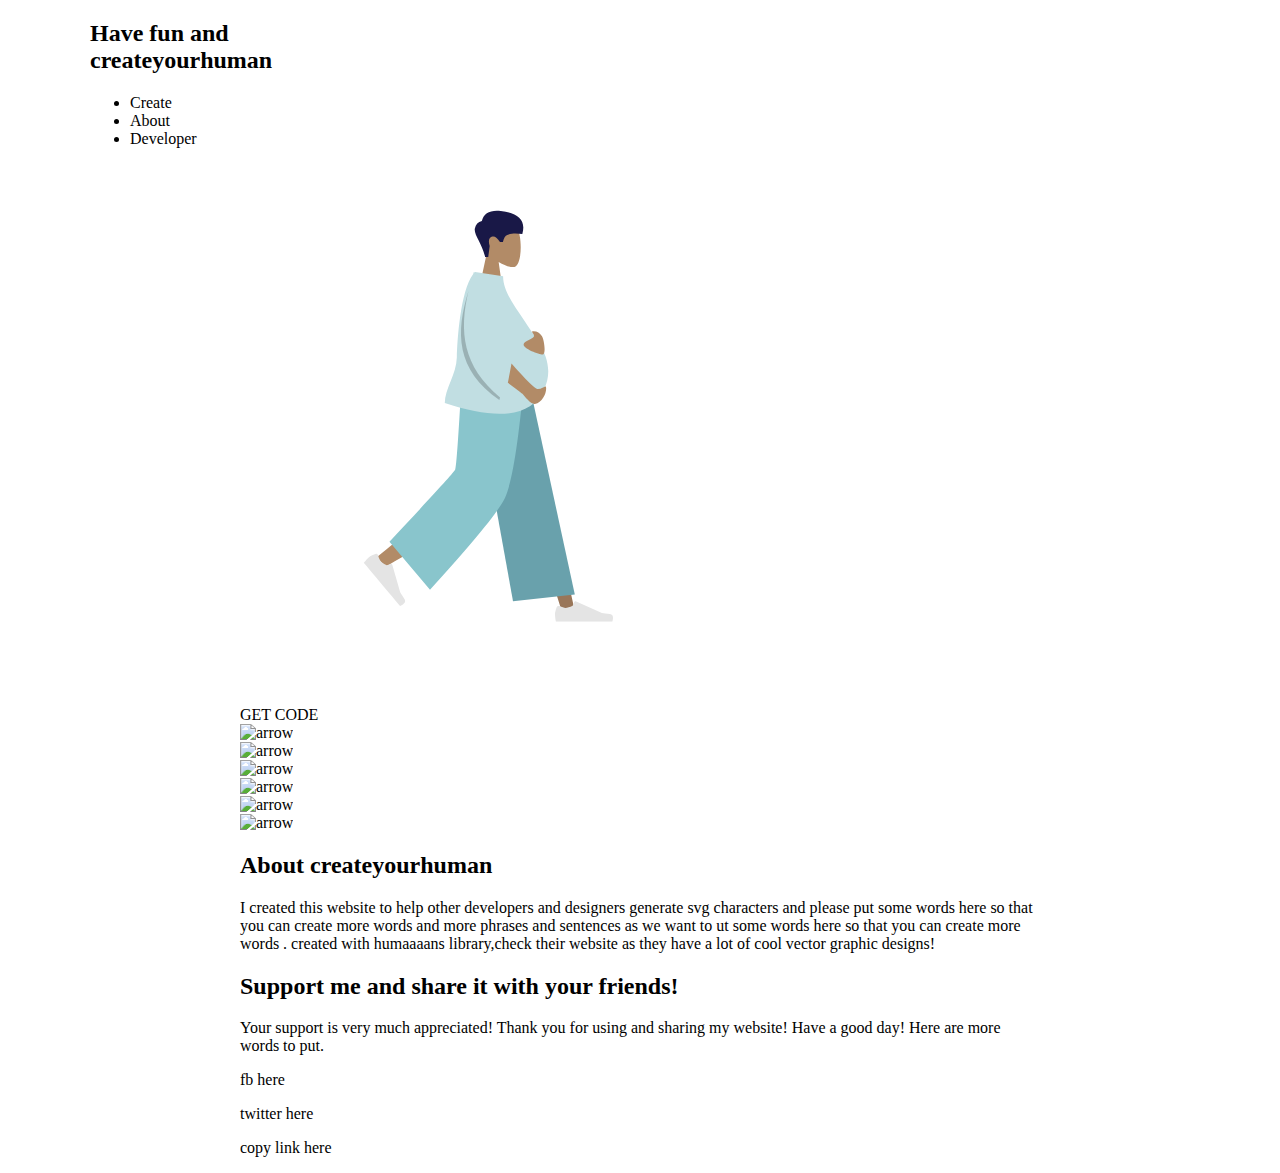
==== Compiled-HTML/index.html @ f560d84a "initial push)" ====
<!DOCTYPE html><html lang="en"><head><meta charset="UTF-8"/><meta name="viewport" content="width=device-width, initial-scale=1.0"/><title>Document</title><link rel="stylesheet" href="styling/style.css"/></head><body><div class="createyourhuman"><div class="createyourhuman__header"><h2 class="createyourhuman__logo">Have fun and<br/><span>createyourhuman</span></h2><ul class="createyourhuman__header-list"><li class="createyourhuman__header-item">Create</li><li class="createyourhuman__header-item">About</li><li class="createyourhuman__header-item">Developer</li></ul></div><div class="createyourhuman__content"><div class="createyourhuman__left"><div class="output"><g class="person" style="max-width: 500px;display: flex;flex-direction: column;align-items: center;"><g class="person__head" style="transform: translate(2%, 21%);z-index: -1;"></g><g class="person__body"></g><g class="person__bottom" style="transform: translate(2%, -33%);z-index: -1;"></g></g></div><div class="createyourhuman__btn">GET CODE</div></div><div class="createyourhuman__settings"><div class="createyourhuman__settings-container"><img class="createyourhuman__left-arrow" src="" alt="arrow"/><div class="createyourhuman__settings-list head-list"></div><img class="createyourhuman__right-arrow" src="" alt="arrow"/></div><div class="createyourhuman__settings-container createyourhuman__settings-container--body"><img class="createyourhuman__left-arrow" src="" alt="arrow"/><div class="createyourhuman__settings-list body-list"></div><img class="createyourhuman__right-arrow" src="" alt="arrow"/></div><div class="createyourhuman__settings-container createyourhuman__settings-container--bottom"><img class="createyourhuman__left-arrow" src="" alt="arrow"/><div class="createyourhuman__settings-list bottom-list"></div><img class="createyourhuman__right-arrow" src="" alt="arrow"/></div></div></div><div class="createyourhuman__about"><h2>About <span>createyourhuman</span></h2><p>	I created this website to help other developers and designers generate svg characters and please put some words here so that you can create more words and more phrases and sentences as
we want to ut some words here so that you can create more words . created with <span>humaaaans library</span>,check their website as they have a lot of cool vector graphic designs!</p><h2>Support me and <span>share it with your friends!</span></h2><p>	Your support is very much appreciated! Thank you for using and sharing my website! Have a good day! Here are more words to put.</p><div class="createyourhuman__btn-list btn"><p>fb here</p><p>twitter here</p><p>copy link here</p></div></div></div><script src="js/data.js"></script><script src="js/index.js"></script></body></html>
---- Compiled-HTML/styling/style.css ----
.createyourhuman {
  width: 94%;
  max-width: 1100px;
  margin: 0 auto;
}

.createyourhuman__content {
  width: 100%;
  max-width: 800px;
  margin: 0 auto;
}

.createyourhuman__about {
  width: 100%;
  max-width: 800px;
  margin: 0 auto;
}
/*# sourceMappingURL=style.css.map */
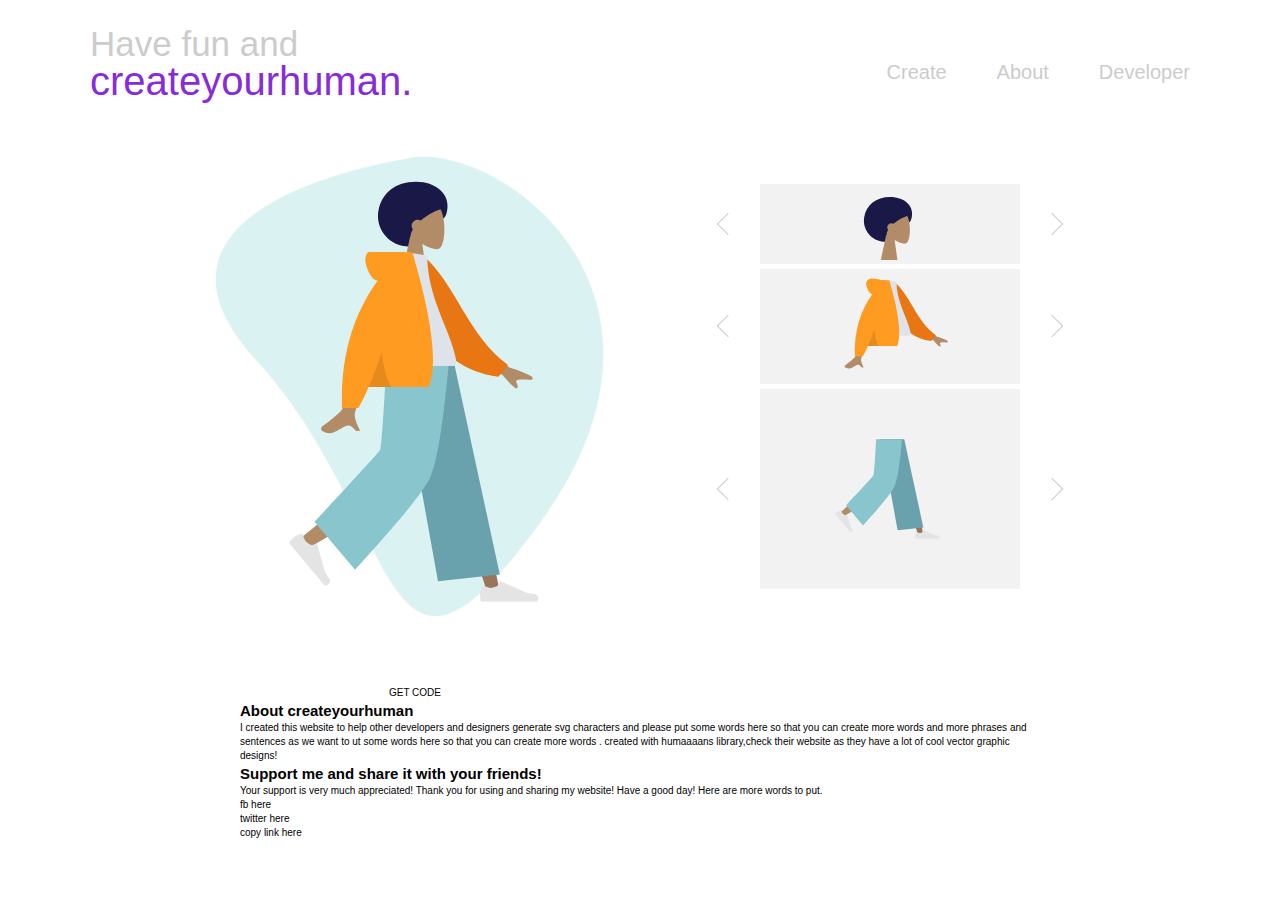
==== commit 07ffaa7e: "finished functionalities [js]" ====
--- a/Compiled-HTML/index.html
+++ b/Compiled-HTML/index.html
@@ -1,2 +1,2 @@
-<!DOCTYPE html><html lang="en"><head><meta charset="UTF-8"/><meta name="viewport" content="width=device-width, initial-scale=1.0"/><title>Document</title><link rel="stylesheet" href="styling/style.css"/></head><body><div class="createyourhuman"><div class="createyourhuman__header"><h2 class="createyourhuman__logo">Have fun and<br/><span>createyourhuman</span></h2><ul class="createyourhuman__header-list"><li class="createyourhuman__header-item">Create</li><li class="createyourhuman__header-item">About</li><li class="createyourhuman__header-item">Developer</li></ul></div><div class="createyourhuman__content"><div class="createyourhuman__left"><div class="output"><g class="person" style="max-width: 500px;display: flex;flex-direction: column;align-items: center;"><g class="person__head" style="transform: translate(2%, 21%);z-index: -1;"></g><g class="person__body"></g><g class="person__bottom" style="transform: translate(2%, -33%);z-index: -1;"></g></g></div><div class="createyourhuman__btn">GET CODE</div></div><div class="createyourhuman__settings"><div class="createyourhuman__settings-container"><img class="createyourhuman__left-arrow" src="" alt="arrow"/><div class="createyourhuman__settings-list head-list"></div><img class="createyourhuman__right-arrow" src="" alt="arrow"/></div><div class="createyourhuman__settings-container createyourhuman__settings-container--body"><img class="createyourhuman__left-arrow" src="" alt="arrow"/><div class="createyourhuman__settings-list body-list"></div><img class="createyourhuman__right-arrow" src="" alt="arrow"/></div><div class="createyourhuman__settings-container createyourhuman__settings-container--bottom"><img class="createyourhuman__left-arrow" src="" alt="arrow"/><div class="createyourhuman__settings-list bottom-list"></div><img class="createyourhuman__right-arrow" src="" alt="arrow"/></div></div></div><div class="createyourhuman__about"><h2>About <span>createyourhuman</span></h2><p>	I created this website to help other developers and designers generate svg characters and please put some words here so that you can create more words and more phrases and sentences as
+<!DOCTYPE html><html lang="en"><head><meta charset="UTF-8"/><meta name="viewport" content="width=device-width, initial-scale=1.0"/><title>Document</title><link rel="stylesheet" href="styling/style.css"/></head><body><div class="createyourhuman"><div class="createyourhuman__header"><h2 class="createyourhuman__logo">Have fun and<br/><span>createyourhuman.</span></h2><div class="createyourhuman__header-list"><a class="createyourhuman__header-item" href="#">Create</a><a class="createyourhuman__header-item" href="#">About</a><a class="createyourhuman__header-item" href="#">Developer</a></div></div><div class="createyourhuman__content"><div class="createyourhuman__left"><div class="output"><g class="person" style="max-width: 500px;display: flex;flex-direction: column;align-items: center;"><g class="person__head" style="transform: translate(1%, 23%);z-index: -1;"></g><g class="person__body"></g><g class="person__bottom" style="transform: translate(2%, -33%);z-index: -1;"></g></g></div><div class="createyourhuman__btn">GET CODE</div></div><div class="createyourhuman__settings"><div class="createyourhuman__settings-container"><span class="createyourhuman__arrow head-arrow" src="" alt="arrow"></span><div class="createyourhuman__settings-list-container"><div class="createyourhuman__settings-list head-list"></div></div><span class="createyourhuman__arrow createyourhuman__arrow--right head-arrow" src="" alt="arrow"></span></div><div class="createyourhuman__settings-container createyourhuman__settings-container--body"><span class="createyourhuman__arrow body-arrow" src="" alt="arrow"></span><div class="createyourhuman__settings-list-container"><div class="createyourhuman__settings-list body-list"></div></div><span class="createyourhuman__arrow createyourhuman__arrow--right body-arrow" src="" alt="arrow"></span></div><div class="createyourhuman__settings-container createyourhuman__settings-container--bottom"><span class="createyourhuman__arrow bottom-arrow" src="" alt="arrow"></span><div class="createyourhuman__settings-list-container"><div class="createyourhuman__settings-list bottom-list"></div></div><span class="createyourhuman__arrow createyourhuman__arrow--right bottom-arrow" src="" alt="arrow"></span></div></div></div><div class="createyourhuman__about"><h2>About <span>createyourhuman</span></h2><p>	I created this website to help other developers and designers generate svg characters and please put some words here so that you can create more words and more phrases and sentences as
 we want to ut some words here so that you can create more words . created with <span>humaaaans library</span>,check their website as they have a lot of cool vector graphic designs!</p><h2>Support me and <span>share it with your friends!</span></h2><p>	Your support is very much appreciated! Thank you for using and sharing my website! Have a good day! Here are more words to put.</p><div class="createyourhuman__btn-list btn"><p>fb here</p><p>twitter here</p><p>copy link here</p></div></div></div><script src="js/data.js"></script><script src="js/index.js"></script></body></html>--- a/Compiled-HTML/styling/style.css
+++ b/Compiled-HTML/styling/style.css
@@ -1,18 +1,215 @@
+/* variables */
+/* reset styles */
+html,
+body {
+  font-size: 10px;
+}
+
+* {
+  margin: 0;
+  line-height: 1.4;
+  font-family: Arial, Helvetica, sans-serif;
+}
+
+a {
+  text-decoration: none;
+}
+
+ul {
+  list-style-type: none;
+}
+
 .createyourhuman {
   width: 94%;
   max-width: 1100px;
   margin: 0 auto;
 }
 
+.createyourhuman__header {
+  width: 100%;
+  padding: 35px 0;
+  display: -webkit-box;
+  display: -ms-flexbox;
+  display: flex;
+  -webkit-box-pack: justify;
+      -ms-flex-pack: justify;
+          justify-content: space-between;
+  -webkit-box-align: center;
+      -ms-flex-align: center;
+          align-items: center;
+}
+
+.createyourhuman__header h2 {
+  font-size: 3.5rem;
+  font-weight: normal;
+  color: #cccccc;
+  line-height: 0.5;
+}
+
+.createyourhuman__header h2 span {
+  font-size: 4rem;
+  color: #882bd8;
+}
+
+.createyourhuman__header-list {
+  display: -webkit-box;
+  display: -ms-flexbox;
+  display: flex;
+  -webkit-box-align: center;
+      -ms-flex-align: center;
+          align-items: center;
+}
+
+.createyourhuman__header-item {
+  font-size: 2rem;
+  color: #cccccc;
+  margin-left: 50px;
+  -webkit-transition: all 300ms ease;
+  transition: all 300ms ease;
+}
+
+.createyourhuman__header-item:hover {
+  color: #882bd8;
+}
+
 .createyourhuman__content {
   width: 100%;
+  max-width: 900px;
+  margin: 0 auto;
+  display: -webkit-box;
+  display: -ms-flexbox;
+  display: flex;
+  -webkit-box-pack: justify;
+      -ms-flex-pack: justify;
+          justify-content: space-between;
+  -webkit-box-align: start;
+      -ms-flex-align: start;
+          align-items: flex-start;
+}
+
+.createyourhuman__left {
+  position: relative;
+  width: 100%;
+  max-width: 450px;
+  display: -webkit-box;
+  display: -ms-flexbox;
+  display: flex;
+  -webkit-box-orient: vertical;
+  -webkit-box-direction: normal;
+      -ms-flex-direction: column;
+          flex-direction: column;
+  -webkit-box-align: center;
+      -ms-flex-align: center;
+          align-items: center;
+}
+
+.createyourhuman__left::before {
+  content: '';
+  position: absolute;
+  z-index: -1;
+  left: auto;
+  top: auto;
+  right: 50%;
+  bottom: 15%;
+  -webkit-transform: translateX(50%);
+          transform: translateX(50%);
+  width: 400px;
+  height: 460px;
+  background: url("../img/human-bg.png");
+  background-size: contain;
+  background-repeat: no-repeat;
+}
+
+.createyourhuman__settings {
+  width: 100%;
+  max-width: 400px;
+  display: -webkit-box;
+  display: -ms-flexbox;
+  display: flex;
+  -webkit-box-orient: vertical;
+  -webkit-box-direction: normal;
+      -ms-flex-direction: column;
+          flex-direction: column;
+  -webkit-box-align: center;
+      -ms-flex-align: center;
+          align-items: center;
+  padding-top: 40px;
+}
+
+.createyourhuman__settings-container {
+  position: relative;
+  width: 260px;
+  height: 80px;
+  margin-bottom: 5px;
+  background-color: #f2f2f2;
+}
+
+.createyourhuman__settings-container:nth-of-type(2) {
+  height: 115px;
+}
+
+.createyourhuman__settings-container:last-of-type {
+  height: 200px;
+}
+
+.createyourhuman__settings-list {
+  width: 5000px;
+  height: 100%;
+  display: -webkit-box;
+  display: -ms-flexbox;
+  display: flex;
+  -webkit-box-pack: start;
+      -ms-flex-pack: start;
+          justify-content: flex-start;
+  -webkit-box-align: center;
+      -ms-flex-align: center;
+          align-items: center;
+  -webkit-transition: all 300ms ease;
+  transition: all 300ms ease;
+}
+
+.createyourhuman__settings-list-container {
+  width: 125px;
+  height: 100%;
+  margin: 0 auto;
+  overflow: hidden;
+}
+
+.createyourhuman__settings-list svg {
+  height: 90%;
+  width: 125px;
+  display: inline-block;
+}
+
+.createyourhuman__arrow {
+  position: absolute;
+  left: -40px;
+  bottom: 50%;
+  width: 15px;
+  height: 15px;
+  border: solid #cccccc;
+  border-width: 1px 1px 0 0;
+  -webkit-transform: translateY(50%) rotate(-135deg);
+          transform: translateY(50%) rotate(-135deg);
+  cursor: pointer;
+  -webkit-transition: all 300ms ease;
+  transition: all 300ms ease;
+}
+
+.createyourhuman__arrow--right {
+  left: auto;
+  right: -40px;
+  -webkit-transform: translateY(50%) rotate(45deg);
+          transform: translateY(50%) rotate(45deg);
+}
+
+.createyourhuman__arrow:hover {
+  border-color: #882bd8;
+}
+
+.createyourhuman__about {
+  width: 100%;
   max-width: 800px;
   margin: 0 auto;
 }
-
-.createyourhuman__about {
-  width: 100%;
-  max-width: 800px;
-  margin: 0 auto;
-}
 /*# sourceMappingURL=style.css.map */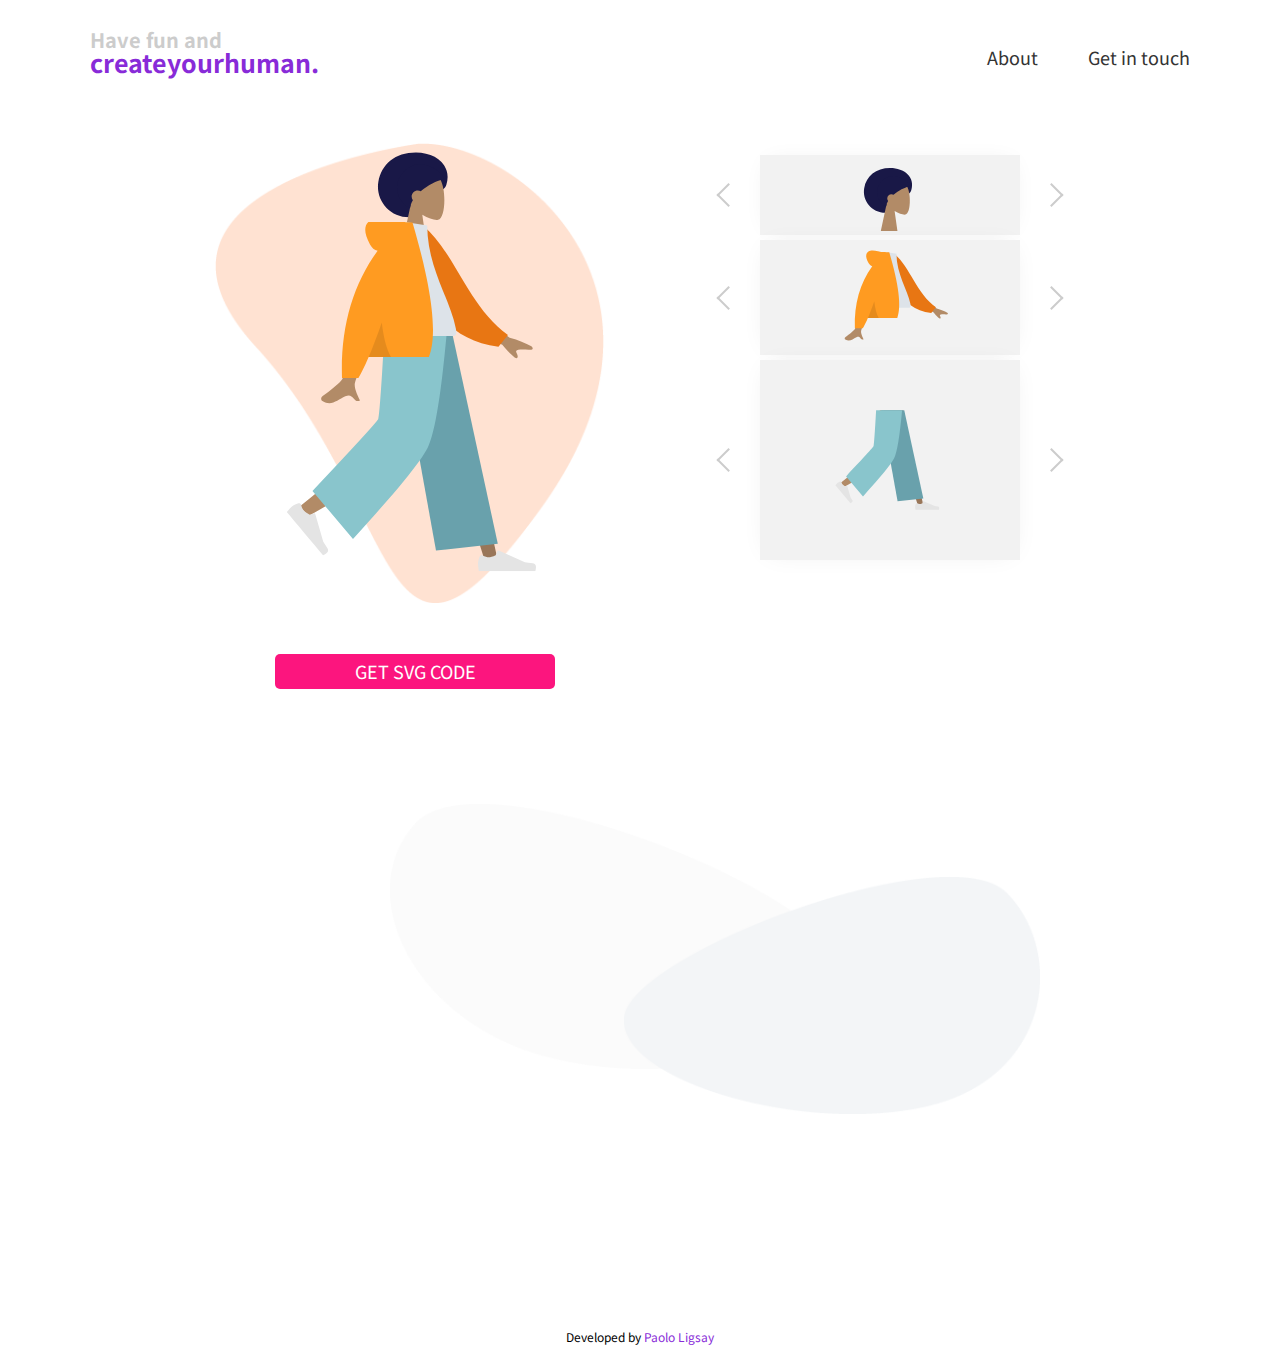
==== commit 4f5db7d9: "prototype one - done" ====
--- a/Compiled-HTML/index.html
+++ b/Compiled-HTML/index.html
@@ -1,2 +1,2 @@
-<!DOCTYPE html><html lang="en"><head><meta charset="UTF-8"/><meta name="viewport" content="width=device-width, initial-scale=1.0"/><title>Document</title><link rel="stylesheet" href="styling/style.css"/></head><body><div class="createyourhuman"><div class="createyourhuman__header"><h2 class="createyourhuman__logo">Have fun and<br/><span>createyourhuman.</span></h2><div class="createyourhuman__header-list"><a class="createyourhuman__header-item" href="#">Create</a><a class="createyourhuman__header-item" href="#">About</a><a class="createyourhuman__header-item" href="#">Developer</a></div></div><div class="createyourhuman__content"><div class="createyourhuman__left"><div class="output"><g class="person" style="max-width: 500px;display: flex;flex-direction: column;align-items: center;"><g class="person__head" style="transform: translate(1%, 23%);z-index: -1;"></g><g class="person__body"></g><g class="person__bottom" style="transform: translate(2%, -33%);z-index: -1;"></g></g></div><div class="createyourhuman__btn">GET CODE</div></div><div class="createyourhuman__settings"><div class="createyourhuman__settings-container"><span class="createyourhuman__arrow head-arrow" src="" alt="arrow"></span><div class="createyourhuman__settings-list-container"><div class="createyourhuman__settings-list head-list"></div></div><span class="createyourhuman__arrow createyourhuman__arrow--right head-arrow" src="" alt="arrow"></span></div><div class="createyourhuman__settings-container createyourhuman__settings-container--body"><span class="createyourhuman__arrow body-arrow" src="" alt="arrow"></span><div class="createyourhuman__settings-list-container"><div class="createyourhuman__settings-list body-list"></div></div><span class="createyourhuman__arrow createyourhuman__arrow--right body-arrow" src="" alt="arrow"></span></div><div class="createyourhuman__settings-container createyourhuman__settings-container--bottom"><span class="createyourhuman__arrow bottom-arrow" src="" alt="arrow"></span><div class="createyourhuman__settings-list-container"><div class="createyourhuman__settings-list bottom-list"></div></div><span class="createyourhuman__arrow createyourhuman__arrow--right bottom-arrow" src="" alt="arrow"></span></div></div></div><div class="createyourhuman__about"><h2>About <span>createyourhuman</span></h2><p>	I created this website to help other developers and designers generate svg characters and please put some words here so that you can create more words and more phrases and sentences as
-we want to ut some words here so that you can create more words . created with <span>humaaaans library</span>,check their website as they have a lot of cool vector graphic designs!</p><h2>Support me and <span>share it with your friends!</span></h2><p>	Your support is very much appreciated! Thank you for using and sharing my website! Have a good day! Here are more words to put.</p><div class="createyourhuman__btn-list btn"><p>fb here</p><p>twitter here</p><p>copy link here</p></div></div></div><script src="js/data.js"></script><script src="js/index.js"></script></body></html>+<!DOCTYPE html><html lang="en"><head><meta charset="UTF-8"/><meta name="viewport" content="width=device-width, initial-scale=1.0"/><title>Document</title><link rel="stylesheet" href="styling/style.css"/><link href="https://unpkg.com/aos@2.3.1/dist/aos.css" rel="stylesheet"/></head><body><div class="createyourhuman" id="create"><div class="createyourhuman__header"><h2 class="createyourhuman__logo">Have fun and<br/><span>createyourhuman.</span></h2><div class="createyourhuman__header-list"><a class="createyourhuman__header-item" href="#about">About</a><a class="createyourhuman__header-item" href="paolomartinligsay.netlify.com">Get in touch</a></div></div><div class="createyourhuman__content"><div class="createyourhuman__left" data-aos="fade-up" data-aos-duration="1000"><div class="output"><g class="person" style="max-width: 500px;display: flex;flex-direction: column;align-items: center;"><g class="person__head" style="transform: translate(1%, 23%);z-index: -1;"></g><g class="person__body"></g><g class="person__bottom" style="transform: translate(1%, -33%);z-index: -1;"></g></g></div><div class="createyourhuman__btn sp-none">GET SVG CODE</div></div><div class="createyourhuman__settings"><div class="createyourhuman__settings-container" data-aos="fade-left" data-aos-duration="1000"><span class="createyourhuman__arrow head-arrow" src="" alt="arrow"></span><div class="createyourhuman__settings-list-container"><div class="createyourhuman__settings-list head-list"></div></div><span class="createyourhuman__arrow createyourhuman__arrow--right head-arrow" src="" alt="arrow"></span></div><div class="createyourhuman__settings-container createyourhuman__settings-container--body" data-aos="fade-left" data-aos-duration="1500"><span class="createyourhuman__arrow body-arrow" src="" alt="arrow"></span><div class="createyourhuman__settings-list-container"><div class="createyourhuman__settings-list body-list"></div></div><span class="createyourhuman__arrow createyourhuman__arrow--right body-arrow" src="" alt="arrow"></span></div><div class="createyourhuman__settings-container createyourhuman__settings-container--bottom" data-aos="fade-left" data-aos-duration="2000"><span class="createyourhuman__arrow bottom-arrow" src="" alt="arrow"></span><div class="createyourhuman__settings-list-container"><div class="createyourhuman__settings-list bottom-list"></div></div><span class="createyourhuman__arrow createyourhuman__arrow--right bottom-arrow" src="" alt="arrow"></span></div></div><div class="createyourhuman__btn sp-only">GET SVG CODE</div></div><div class="createyourhuman__about" id="about"><h2 data-aos="fade-up" data-aos-duration="1000">About <span>createyourhuman</span></h2><p data-aos="fade-up" data-aos-duration="1000">createyourhuman helps Developers and Designers who wants to input vector base illustrations to their websites as easy as 123. It allows you to edit your own vector character and copy it by simply clicking the button and insert it inside your html file.
+All Character Designs are from <a href="https://www.humaaans.com/" target="_blank">humaaans</a>, check out their website as they have a lot of great vector graphic designs!</p><h2 data-aos="fade-up" data-aos-duration="1000"> <span>Share it </span>with your friends!</h2><p data-aos="fade-up" data-aos-duration="1000">	Your support is very much appreciated! Enjoy and share it with your friends now! </p><div class="createyourhuman__btn-list" data-aos="fade-up" data-aos-duration="1000"></div></div></div><footer class="footer"><p>Developed by <span>Paolo Ligsay</span></p></footer><script src="https://unpkg.com/aos@2.3.1/dist/aos.js"></script><script src="js/data.js"></script><script src="js/index.js"></script></body></html>--- a/Compiled-HTML/styling/style.css
+++ b/Compiled-HTML/styling/style.css
@@ -1,14 +1,25 @@
 /* variables */
+/* fonts */
+@import url("https://fonts.googleapis.com/css2?family=Noto+Sans+JP&display=swap");
+/* mixins */
 /* reset styles */
 html,
 body {
   font-size: 10px;
+  scroll-behavior: smooth;
+}
+
+@media screen and (max-width: 767px) {
+  html,
+  body {
+    overflow-x: hidden;
+  }
 }
 
 * {
   margin: 0;
   line-height: 1.4;
-  font-family: Arial, Helvetica, sans-serif;
+  font-family: 'Noto Sans JP', sans-serif;
 }
 
 a {
@@ -19,6 +30,32 @@
   list-style-type: none;
 }
 
+/* globals */
+.sp-only {
+  display: none !important;
+}
+
+@media screen and (max-width: 767px) {
+  .sp-only {
+    display: -webkit-box !important;
+    display: -ms-flexbox !important;
+    display: flex !important;
+  }
+}
+
+.sp-none {
+  display: -webkit-box !important;
+  display: -ms-flexbox !important;
+  display: flex !important;
+}
+
+@media screen and (max-width: 767px) {
+  .sp-none {
+    display: none !important;
+  }
+}
+
+/* content */
 .createyourhuman {
   width: 94%;
   max-width: 1100px;
@@ -40,14 +77,13 @@
 }
 
 .createyourhuman__header h2 {
-  font-size: 3.5rem;
-  font-weight: normal;
+  font-size: 2rem;
   color: #cccccc;
   line-height: 0.5;
 }
 
 .createyourhuman__header h2 span {
-  font-size: 4rem;
+  font-size: 2.5rem;
   color: #882bd8;
 }
 
@@ -60,9 +96,15 @@
           align-items: center;
 }
 
+@media screen and (max-width: 767px) {
+  .createyourhuman__header-list {
+    display: none;
+  }
+}
+
 .createyourhuman__header-item {
-  font-size: 2rem;
-  color: #cccccc;
+  font-size: 1.8rem;
+  color: #333;
   margin-left: 50px;
   -webkit-transition: all 300ms ease;
   transition: all 300ms ease;
@@ -75,7 +117,7 @@
 .createyourhuman__content {
   width: 100%;
   max-width: 900px;
-  margin: 0 auto;
+  margin: 0 auto 100px;
   display: -webkit-box;
   display: -ms-flexbox;
   display: flex;
@@ -85,6 +127,18 @@
   -webkit-box-align: start;
       -ms-flex-align: start;
           align-items: flex-start;
+}
+
+@media screen and (max-width: 767px) {
+  .createyourhuman__content {
+    -webkit-box-orient: vertical;
+    -webkit-box-direction: normal;
+        -ms-flex-direction: column;
+            flex-direction: column;
+    -webkit-box-align: center;
+        -ms-flex-align: center;
+            align-items: center;
+  }
 }
 
 .createyourhuman__left {
@@ -115,9 +169,16 @@
           transform: translateX(50%);
   width: 400px;
   height: 460px;
-  background: url("../img/human-bg.png");
+  background: url("../img/human-bg2.png");
   background-size: contain;
   background-repeat: no-repeat;
+}
+
+@media screen and (max-width: 767px) {
+  .createyourhuman__left::before {
+    width: 100%;
+    bottom: 0;
+  }
 }
 
 .createyourhuman__settings {
@@ -134,6 +195,12 @@
       -ms-flex-align: center;
           align-items: center;
   padding-top: 40px;
+}
+
+@media screen and (max-width: 767px) {
+  .createyourhuman__settings {
+    padding: 0 0 20px;
+  }
 }
 
 .createyourhuman__settings-container {
@@ -142,14 +209,35 @@
   height: 80px;
   margin-bottom: 5px;
   background-color: #f2f2f2;
+  -webkit-box-shadow: 0 0 25px -10px rgba(0, 0, 0, 0.1);
+          box-shadow: 0 0 25px -10px rgba(0, 0, 0, 0.1);
+}
+
+@media screen and (max-width: 767px) {
+  .createyourhuman__settings-container {
+    height: 60px;
+    width: 70%;
+  }
 }
 
 .createyourhuman__settings-container:nth-of-type(2) {
   height: 115px;
 }
 
+@media screen and (max-width: 767px) {
+  .createyourhuman__settings-container:nth-of-type(2) {
+    height: 80px;
+  }
+}
+
 .createyourhuman__settings-container:last-of-type {
   height: 200px;
+}
+
+@media screen and (max-width: 767px) {
+  .createyourhuman__settings-container:last-of-type {
+    height: 80px;
+  }
 }
 
 .createyourhuman__settings-list {
@@ -188,7 +276,7 @@
   width: 15px;
   height: 15px;
   border: solid #cccccc;
-  border-width: 1px 1px 0 0;
+  border-width: 2px 2px 0 0;
   -webkit-transform: translateY(50%) rotate(-135deg);
           transform: translateY(50%) rotate(-135deg);
   cursor: pointer;
@@ -196,6 +284,12 @@
   transition: all 300ms ease;
 }
 
+@media screen and (max-width: 767px) {
+  .createyourhuman__arrow {
+    left: -20px;
+  }
+}
+
 .createyourhuman__arrow--right {
   left: auto;
   right: -40px;
@@ -203,13 +297,113 @@
           transform: translateY(50%) rotate(45deg);
 }
 
+@media screen and (max-width: 767px) {
+  .createyourhuman__arrow--right {
+    right: -20px;
+  }
+}
+
 .createyourhuman__arrow:hover {
   border-color: #882bd8;
 }
 
+.createyourhuman__btn {
+  width: 280px;
+  height: 35px;
+  background-color: #fc157e;
+  border-radius: 5px;
+  display: -webkit-box;
+  display: -ms-flexbox;
+  display: flex;
+  -webkit-box-pack: center;
+      -ms-flex-pack: center;
+          justify-content: center;
+  -webkit-box-align: center;
+      -ms-flex-align: center;
+          align-items: center;
+  color: #fff;
+  font-size: 1.8rem;
+  cursor: pointer;
+  -webkit-transition: all 300ms ease;
+  transition: all 300ms ease;
+}
+
+.createyourhuman__btn:hover {
+  background-color: #882bd8;
+}
+
+.createyourhuman__btn-list {
+  display: -webkit-box;
+  display: -ms-flexbox;
+  display: flex;
+}
+
 .createyourhuman__about {
+  position: relative;
   width: 100%;
   max-width: 800px;
   margin: 0 auto;
 }
+
+.createyourhuman__about::before {
+  content: '';
+  position: absolute;
+  z-index: -1;
+  left: auto;
+  right: 0;
+  bottom: 0;
+  width: 650px;
+  height: 350px;
+  background: url("../img/about-bg.png");
+  background-size: contain;
+  background-position: bottom;
+  background-repeat: no-repeat;
+}
+
+.createyourhuman__about h2 {
+  font-size: 3.6rem;
+  font-weight: normal;
+  color: #333;
+  margin: 50px 0 15px;
+}
+
+.createyourhuman__about h2 span {
+  color: #882bd8;
+}
+
+.createyourhuman__about p {
+  font-size: 1.6rem;
+  line-height: 1.8;
+}
+
+@media screen and (max-width: 767px) {
+  .output {
+    width: 100%;
+  }
+}
+
+.output g.person__bottom svg {
+  width: 400px;
+}
+
+@media screen and (max-width: 767px) {
+  .person {
+    width: 100%;
+  }
+}
+
+.footer {
+  margin-top: 200px;
+  width: 100%;
+  padding: 15px 0;
+  text-align: center;
+}
+
+.footer p {
+  font-size: 1.2rem;
+}
+
+.footer p span {
+  color: #882bd8;
+}
 /*# sourceMappingURL=style.css.map */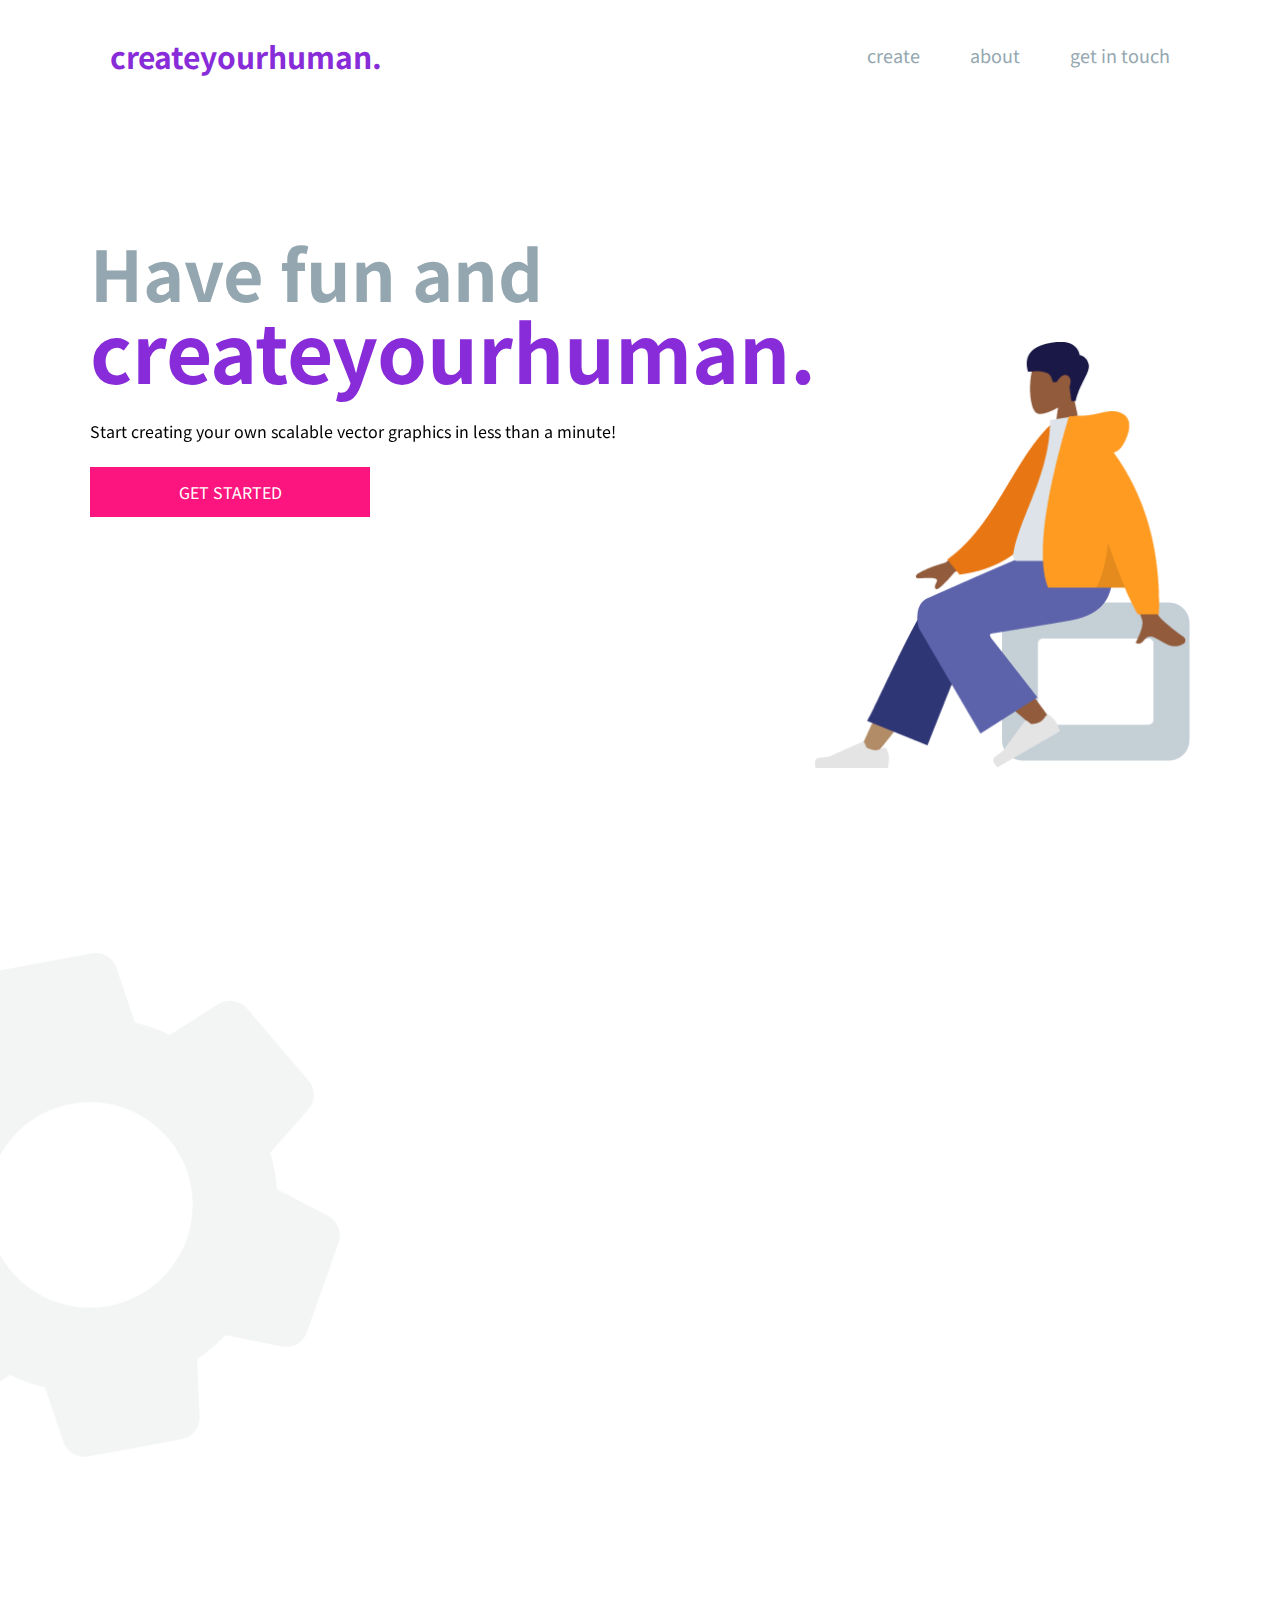
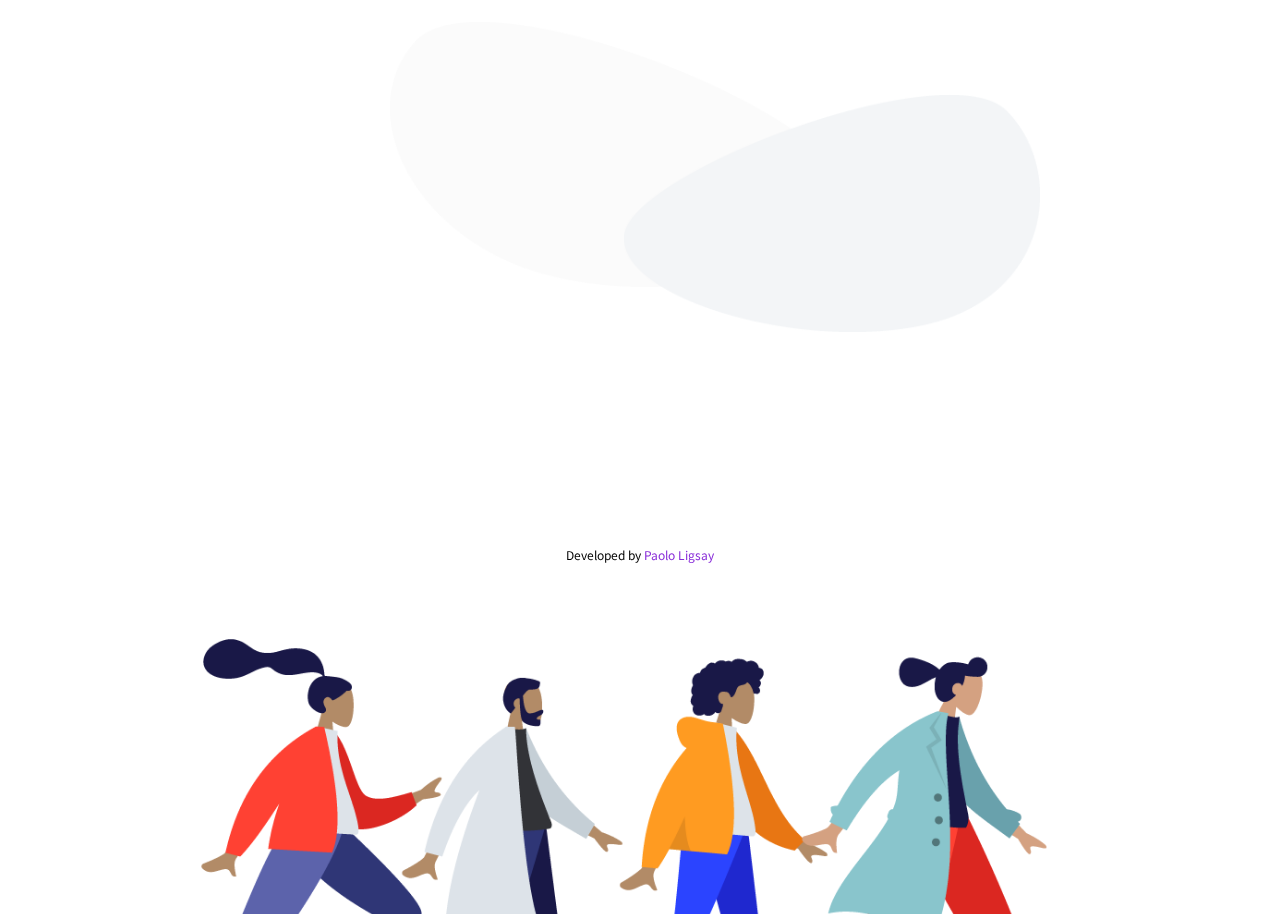
==== commit 86c980e1: "new design sp pc" ====
--- a/Compiled-HTML/index.html
+++ b/Compiled-HTML/index.html
@@ -1,2 +1,2 @@
-<!DOCTYPE html><html lang="en"><head><meta charset="UTF-8"/><meta name="viewport" content="width=device-width, initial-scale=1.0"/><title>Document</title><link rel="stylesheet" href="styling/style.css"/><link href="https://unpkg.com/aos@2.3.1/dist/aos.css" rel="stylesheet"/></head><body><div class="createyourhuman" id="create"><div class="createyourhuman__header"><h2 class="createyourhuman__logo">Have fun and<br/><span>createyourhuman.</span></h2><div class="createyourhuman__header-list"><a class="createyourhuman__header-item" href="#about">About</a><a class="createyourhuman__header-item" href="paolomartinligsay.netlify.com">Get in touch</a></div></div><div class="createyourhuman__content"><div class="createyourhuman__left" data-aos="fade-up" data-aos-duration="1000"><div class="output"><g class="person" style="max-width: 500px;display: flex;flex-direction: column;align-items: center;"><g class="person__head" style="transform: translate(1%, 23%);z-index: -1;"></g><g class="person__body"></g><g class="person__bottom" style="transform: translate(1%, -33%);z-index: -1;"></g></g></div><div class="createyourhuman__btn sp-none">GET SVG CODE</div></div><div class="createyourhuman__settings"><div class="createyourhuman__settings-container" data-aos="fade-left" data-aos-duration="1000"><span class="createyourhuman__arrow head-arrow" src="" alt="arrow"></span><div class="createyourhuman__settings-list-container"><div class="createyourhuman__settings-list head-list"></div></div><span class="createyourhuman__arrow createyourhuman__arrow--right head-arrow" src="" alt="arrow"></span></div><div class="createyourhuman__settings-container createyourhuman__settings-container--body" data-aos="fade-left" data-aos-duration="1500"><span class="createyourhuman__arrow body-arrow" src="" alt="arrow"></span><div class="createyourhuman__settings-list-container"><div class="createyourhuman__settings-list body-list"></div></div><span class="createyourhuman__arrow createyourhuman__arrow--right body-arrow" src="" alt="arrow"></span></div><div class="createyourhuman__settings-container createyourhuman__settings-container--bottom" data-aos="fade-left" data-aos-duration="2000"><span class="createyourhuman__arrow bottom-arrow" src="" alt="arrow"></span><div class="createyourhuman__settings-list-container"><div class="createyourhuman__settings-list bottom-list"></div></div><span class="createyourhuman__arrow createyourhuman__arrow--right bottom-arrow" src="" alt="arrow"></span></div></div><div class="createyourhuman__btn sp-only">GET SVG CODE</div></div><div class="createyourhuman__about" id="about"><h2 data-aos="fade-up" data-aos-duration="1000">About <span>createyourhuman</span></h2><p data-aos="fade-up" data-aos-duration="1000">createyourhuman helps Developers and Designers who wants to input vector base illustrations to their websites as easy as 123. It allows you to edit your own vector character and copy it by simply clicking the button and insert it inside your html file.
-All Character Designs are from <a href="https://www.humaaans.com/" target="_blank">humaaans</a>, check out their website as they have a lot of great vector graphic designs!</p><h2 data-aos="fade-up" data-aos-duration="1000"> <span>Share it </span>with your friends!</h2><p data-aos="fade-up" data-aos-duration="1000">	Your support is very much appreciated! Enjoy and share it with your friends now! </p><div class="createyourhuman__btn-list" data-aos="fade-up" data-aos-duration="1000"></div></div></div><footer class="footer"><p>Developed by <span>Paolo Ligsay</span></p></footer><script src="https://unpkg.com/aos@2.3.1/dist/aos.js"></script><script src="js/data.js"></script><script src="js/index.js"></script></body></html>+<!DOCTYPE html><html lang="en"><head><meta charset="UTF-8"/><meta name="viewport" content="width=device-width, initial-scale=1.0"/><title>Document</title><link rel="stylesheet" href="styling/style.css"/><link href="https://unpkg.com/aos@2.3.1/dist/aos.css" rel="stylesheet"/></head><body><div class="createyourhuman" id="create"><div class="createyourhuman__header"><div class="createyourhuman__header-inner"><a href="#start"><h2 class="createyourhuman__logo">createyourhuman.</h2></a><div class="createyourhuman__header-list"><a class="createyourhuman__header-item" href="#make">create</a><a class="createyourhuman__header-item" href="#about">about</a><a class="createyourhuman__header-item" href="https://paolomartinligsay.netlify.app/" target="_blank">get in touch</a></div></div></div><div class="createyourhuman__main" id="start"><h2 data-aos="fade-up" data-aos-duration="1000">Have fun and<br/><span>createyourhuman.</span></h2><p data-aos="fade-up" data-aos-duration="1000">Start creating your own scalable vector graphics in less than a minute!</p><img src="img/main.png" data-aos="fade-left" data-aos-duration="2000"/><a class="createyourhuman__btn" href="#make" data-aos="fade-up" data-aos-duration="1000"><p>GET STARTED</p></a></div><div class="createyourhuman__content" id="make"><img src="img/settings.png" alt="settings"/><div class="createyourhuman__left" data-aos="fade-up" data-aos-duration="1000"><div class="output"><g class="person" style="max-width: 500px;display: flex;flex-direction: column;align-items: center;"><g class="person__head" style="transform: translate(1%, 23%);z-index: -1;"></g><g class="person__body"></g><g class="person__bottom" style="transform: translate(1%, -33%);z-index: -1;"></g></g></div></div><div class="createyourhuman__settings"><h2 data-aos="fade-up" data-aos-duration="1000">Create your Human</h2><div class="createyourhuman__settings-container" data-aos="fade-left" data-aos-duration="1000"><span class="createyourhuman__arrow head-arrow" src="" alt="arrow"></span><div class="createyourhuman__settings-list-container"><div class="createyourhuman__settings-list head-list"></div></div><span class="createyourhuman__arrow createyourhuman__arrow--right head-arrow" src="" alt="arrow"></span></div><div class="createyourhuman__settings-container createyourhuman__settings-container--body" data-aos="fade-left" data-aos-duration="1500"><span class="createyourhuman__arrow body-arrow" src="" alt="arrow"></span><div class="createyourhuman__settings-list-container"><div class="createyourhuman__settings-list body-list"></div></div><span class="createyourhuman__arrow createyourhuman__arrow--right body-arrow" src="" alt="arrow"></span></div><div class="createyourhuman__settings-container createyourhuman__settings-container--bottom" data-aos="fade-left" data-aos-duration="2000"><span class="createyourhuman__arrow bottom-arrow" src="" alt="arrow"></span><div class="createyourhuman__settings-list-container"><div class="createyourhuman__settings-list bottom-list"></div></div><span class="createyourhuman__arrow createyourhuman__arrow--right bottom-arrow" src="" alt="arrow"></span></div><div class="createyourhuman__btn copy-svg" data-aos="fade-left" data-aos-duration="2000"><p>GET SVG CODE</p></div></div></div><div class="createyourhuman__about" id="about"><h2 data-aos="fade-up" data-aos-duration="1000">About <span>createyourhuman</span></h2><p data-aos="fade-up" data-aos-duration="1000">createyourhuman helps Developers and Designers who wants to input vector base illustrations to their websites as easy as 123. It allows you to edit your own vector character and copy it by simply clicking the button and insert it inside your html file.
+All Character Designs are from <a href="https://www.humaaans.com/" target="_blank">humaaans</a>, check out their website as they have a lot of great vector graphic designs!</p><h2 data-aos="fade-up" data-aos-duration="1000"> <span>Share it </span>with your friends!</h2><p data-aos="fade-up" data-aos-duration="1000">	Your support is very much appreciated! Enjoy and share it with your friends now! </p><div class="createyourhuman__btn-list" data-aos="fade-up" data-aos-duration="1000"></div></div></div><footer class="footer"><p>Developed by <span>Paolo Ligsay</span></p><img src="img/footer.png" alt="people"/></footer><script src="https://unpkg.com/aos@2.3.1/dist/aos.js"></script><script src="js/data.js"></script><script src="js/index.js"></script></body></html>--- a/Compiled-HTML/styling/style.css
+++ b/Compiled-HTML/styling/style.css
@@ -20,6 +20,8 @@
   margin: 0;
   line-height: 1.4;
   font-family: 'Noto Sans JP', sans-serif;
+  -webkit-box-sizing: border-box;
+          box-sizing: border-box;
 }
 
 a {
@@ -63,8 +65,35 @@
 }
 
 .createyourhuman__header {
+  position: fixed;
+  z-index: 9;
+  left: auto;
+  top: 0;
+  right: 50%;
+  -webkit-transform: translateX(50%);
+          transform: translateX(50%);
   width: 100%;
   padding: 35px 0;
+  background-color: #fff;
+  -webkit-transition: all 200ms ease;
+  transition: all 200ms ease;
+}
+
+@media screen and (max-width: 767px) {
+  .createyourhuman__header {
+    padding: 15px 0;
+  }
+}
+
+.createyourhuman__header--active {
+  padding: 15px 0;
+  -webkit-box-shadow: 0 0 15px -8px rgba(0, 0, 0, 0.2);
+          box-shadow: 0 0 15px -8px rgba(0, 0, 0, 0.2);
+}
+
+.createyourhuman__header-inner {
+  width: 100%;
+  max-width: 1100px;
   display: -webkit-box;
   display: -ms-flexbox;
   display: flex;
@@ -74,17 +103,25 @@
   -webkit-box-align: center;
       -ms-flex-align: center;
           align-items: center;
+  margin: 0 auto;
+  padding: 0 20px;
+}
+
+@media screen and (max-width: 767px) {
+  .createyourhuman__header-inner {
+    padding: 0 5%;
+  }
 }
 
 .createyourhuman__header h2 {
-  font-size: 2rem;
-  color: #cccccc;
-  line-height: 0.5;
-}
-
-.createyourhuman__header h2 span {
-  font-size: 2.5rem;
+  font-size: 3rem;
   color: #882bd8;
+}
+
+@media screen and (max-width: 767px) {
+  .createyourhuman__header h2 {
+    font-size: 2rem;
+  }
 }
 
 .createyourhuman__header-list {
@@ -104,7 +141,7 @@
 
 .createyourhuman__header-item {
   font-size: 1.8rem;
-  color: #333;
+  color: #94A7B0;
   margin-left: 50px;
   -webkit-transition: all 300ms ease;
   transition: all 300ms ease;
@@ -114,9 +151,80 @@
   color: #882bd8;
 }
 
+.createyourhuman__main {
+  position: relative;
+  height: 768px;
+  display: -webkit-box;
+  display: -ms-flexbox;
+  display: flex;
+  -webkit-box-orient: vertical;
+  -webkit-box-direction: normal;
+      -ms-flex-direction: column;
+          flex-direction: column;
+  -webkit-box-pack: center;
+      -ms-flex-pack: center;
+          justify-content: center;
+}
+
+@media screen and (max-width: 767px) {
+  .createyourhuman__main {
+    padding-top: 100px;
+    height: 100vh;
+    -webkit-box-pack: start;
+        -ms-flex-pack: start;
+            justify-content: flex-start;
+  }
+}
+
+.createyourhuman__main img {
+  position: absolute;
+  z-index: -1;
+  left: auto;
+  right: 0;
+  bottom: 0;
+  width: 375px;
+  height: auto;
+}
+
+@media screen and (max-width: 767px) {
+  .createyourhuman__main img {
+    width: 70%;
+  }
+}
+
+.createyourhuman__main h2 {
+  font-size: 7rem;
+  color: #94A7B0;
+  line-height: 0.6;
+}
+
+@media screen and (max-width: 767px) {
+  .createyourhuman__main h2 {
+    font-size: 3rem;
+  }
+}
+
+.createyourhuman__main h2 span {
+  font-size: 8rem;
+  color: #882bd8;
+}
+
+@media screen and (max-width: 767px) {
+  .createyourhuman__main h2 span {
+    font-size: 3.5rem;
+  }
+}
+
+.createyourhuman__main p {
+  font-size: 1.6rem;
+  margin: 15px 0 25px;
+}
+
 .createyourhuman__content {
+  position: relative;
   width: 100%;
   max-width: 900px;
+  padding-top: 200px;
   margin: 0 auto 100px;
   display: -webkit-box;
   display: -ms-flexbox;
@@ -141,6 +249,16 @@
   }
 }
 
+.createyourhuman__content img {
+  position: absolute;
+  left: -350px;
+  right: auto;
+  top: 25%;
+  width: 500px;
+  height: auto;
+  opacity: 0.6;
+}
+
 .createyourhuman__left {
   position: relative;
   width: 100%;
@@ -164,12 +282,12 @@
   left: auto;
   top: auto;
   right: 50%;
-  bottom: 15%;
+  bottom: 20%;
   -webkit-transform: translateX(50%);
           transform: translateX(50%);
   width: 400px;
   height: 460px;
-  background: url("../img/human-bg2.png");
+  background: url("../img/human-bg3.png");
   background-size: contain;
   background-repeat: no-repeat;
 }
@@ -194,13 +312,22 @@
   -webkit-box-align: center;
       -ms-flex-align: center;
           align-items: center;
-  padding-top: 40px;
 }
 
 @media screen and (max-width: 767px) {
   .createyourhuman__settings {
     padding: 0 0 20px;
   }
+}
+
+.createyourhuman__settings h2 {
+  font-size: 3rem;
+  color: #94A7B0;
+  margin-bottom: 20px;
+}
+
+.createyourhuman__settings .createyourhuman__btn {
+  margin-top: 15px;
 }
 
 .createyourhuman__settings-container {
@@ -209,8 +336,6 @@
   height: 80px;
   margin-bottom: 5px;
   background-color: #f2f2f2;
-  -webkit-box-shadow: 0 0 25px -10px rgba(0, 0, 0, 0.1);
-          box-shadow: 0 0 25px -10px rgba(0, 0, 0, 0.1);
 }
 
 @media screen and (max-width: 767px) {
@@ -308,10 +433,10 @@
 }
 
 .createyourhuman__btn {
+  position: relative;
   width: 280px;
-  height: 35px;
+  height: 50px;
   background-color: #fc157e;
-  border-radius: 5px;
   display: -webkit-box;
   display: -ms-flexbox;
   display: flex;
@@ -323,13 +448,60 @@
           align-items: center;
   color: #fff;
   font-size: 1.8rem;
+  border: 1px solid #fc157e;
   cursor: pointer;
+  -webkit-transition: all 500ms ease;
+  transition: all 500ms ease;
+  overflow: hidden;
+}
+
+@media screen and (max-width: 767px) {
+  .createyourhuman__btn {
+    width: 180px;
+    height: 40px;
+    font-size: 1.2rem;
+  }
+}
+
+.createyourhuman__btn p {
+  margin: 0;
+  position: absolute;
+  z-index: 1;
+  left: auto;
+  right: 50%;
+  top: auto;
+  bottom: 50%;
+  -webkit-transform: translate(50%, 50%);
+          transform: translate(50%, 50%);
+  z-index: 5;
+}
+
+@media screen and (max-width: 767px) {
+  .createyourhuman__btn p {
+    white-space: nowrap;
+  }
+}
+
+.createyourhuman__btn::before {
+  content: '';
+  position: absolute;
+  left: -100%;
+  right: auto;
+  top: 0;
+  width: 100%;
+  height: 100%;
+  background-color: #fff;
   -webkit-transition: all 300ms ease;
   transition: all 300ms ease;
 }
 
 .createyourhuman__btn:hover {
-  background-color: #882bd8;
+  color: #fc157e;
+  border-color: #fc157e;
+}
+
+.createyourhuman__btn:hover::before {
+  left: 0;
 }
 
 .createyourhuman__btn-list {
@@ -363,7 +535,7 @@
 .createyourhuman__about h2 {
   font-size: 3.6rem;
   font-weight: normal;
-  color: #333;
+  color: #94A7B0;
   margin: 50px 0 15px;
 }
 
@@ -393,10 +565,37 @@
 }
 
 .footer {
+  position: relative;
   margin-top: 200px;
   width: 100%;
   padding: 15px 0;
   text-align: center;
+  padding-bottom: 350px;
+  overflow: hidden;
+}
+
+@media screen and (max-width: 767px) {
+  .footer {
+    padding-bottom: 200px;
+  }
+}
+
+.footer img {
+  position: absolute;
+  width: 70%;
+  height: auto;
+  bottom: -150px;
+  left: auto;
+  right: 50%;
+  -webkit-transform: translateX(50%);
+          transform: translateX(50%);
+}
+
+@media screen and (max-width: 767px) {
+  .footer img {
+    width: 90%;
+    bottom: -10%;
+  }
 }
 
 .footer p {
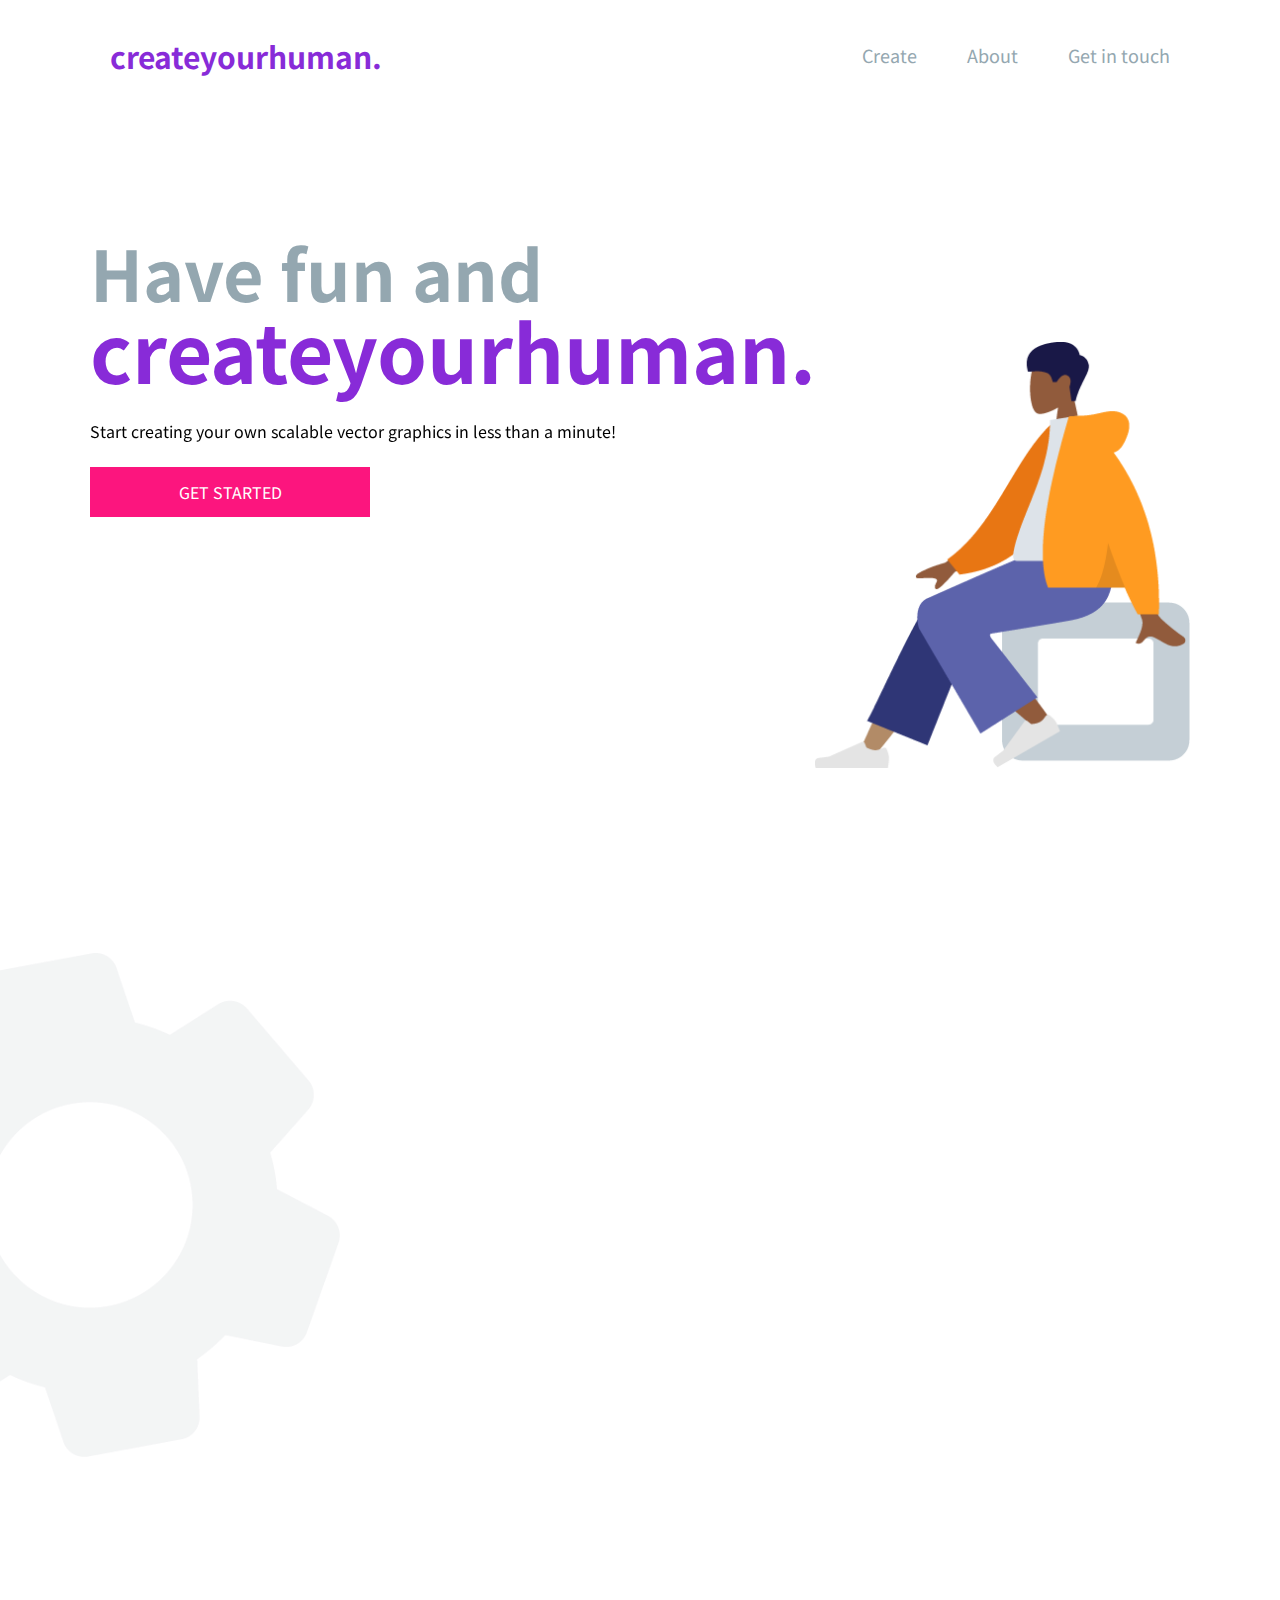
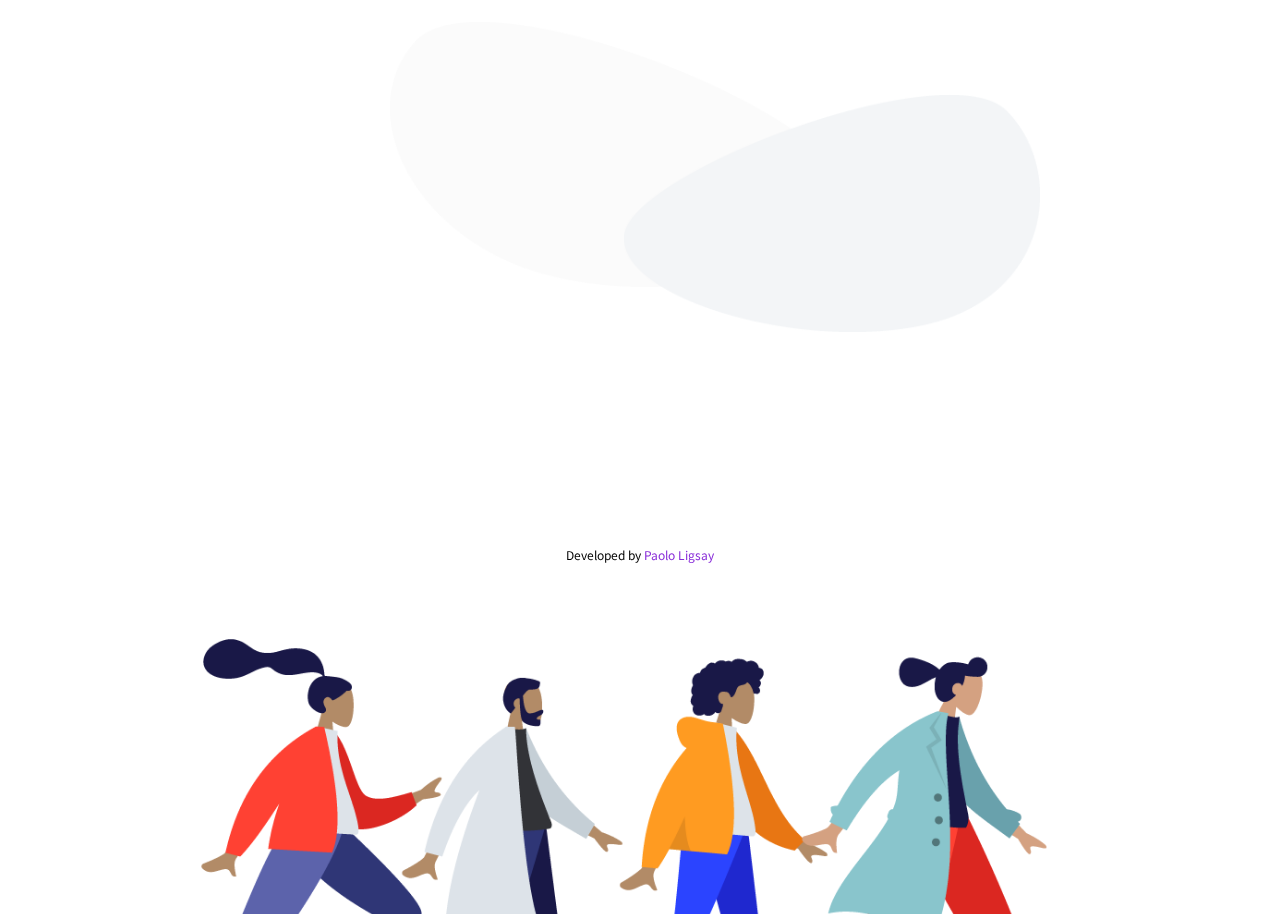
==== commit e8760c82: "add sharethis head code" ====
--- a/Compiled-HTML/index.html
+++ b/Compiled-HTML/index.html
@@ -1,2 +1,2 @@
-<!DOCTYPE html><html lang="en"><head><meta charset="UTF-8"/><meta name="viewport" content="width=device-width, initial-scale=1.0"/><title>Document</title><link rel="stylesheet" href="styling/style.css"/><link href="https://unpkg.com/aos@2.3.1/dist/aos.css" rel="stylesheet"/></head><body><div class="createyourhuman" id="create"><div class="createyourhuman__header"><div class="createyourhuman__header-inner"><a href="#start"><h2 class="createyourhuman__logo">createyourhuman.</h2></a><div class="createyourhuman__header-list"><a class="createyourhuman__header-item" href="#make">create</a><a class="createyourhuman__header-item" href="#about">about</a><a class="createyourhuman__header-item" href="https://paolomartinligsay.netlify.app/" target="_blank">get in touch</a></div></div></div><div class="createyourhuman__main" id="start"><h2 data-aos="fade-up" data-aos-duration="1000">Have fun and<br/><span>createyourhuman.</span></h2><p data-aos="fade-up" data-aos-duration="1000">Start creating your own scalable vector graphics in less than a minute!</p><img src="img/main.png" data-aos="fade-left" data-aos-duration="2000"/><a class="createyourhuman__btn" href="#make" data-aos="fade-up" data-aos-duration="1000"><p>GET STARTED</p></a></div><div class="createyourhuman__content" id="make"><img src="img/settings.png" alt="settings"/><div class="createyourhuman__left" data-aos="fade-up" data-aos-duration="1000"><div class="output"><g class="person" style="max-width: 500px;display: flex;flex-direction: column;align-items: center;"><g class="person__head" style="transform: translate(1%, 23%);z-index: -1;"></g><g class="person__body"></g><g class="person__bottom" style="transform: translate(1%, -33%);z-index: -1;"></g></g></div></div><div class="createyourhuman__settings"><h2 data-aos="fade-up" data-aos-duration="1000">Create your Human</h2><div class="createyourhuman__settings-container" data-aos="fade-left" data-aos-duration="1000"><span class="createyourhuman__arrow head-arrow" src="" alt="arrow"></span><div class="createyourhuman__settings-list-container"><div class="createyourhuman__settings-list head-list"></div></div><span class="createyourhuman__arrow createyourhuman__arrow--right head-arrow" src="" alt="arrow"></span></div><div class="createyourhuman__settings-container createyourhuman__settings-container--body" data-aos="fade-left" data-aos-duration="1500"><span class="createyourhuman__arrow body-arrow" src="" alt="arrow"></span><div class="createyourhuman__settings-list-container"><div class="createyourhuman__settings-list body-list"></div></div><span class="createyourhuman__arrow createyourhuman__arrow--right body-arrow" src="" alt="arrow"></span></div><div class="createyourhuman__settings-container createyourhuman__settings-container--bottom" data-aos="fade-left" data-aos-duration="2000"><span class="createyourhuman__arrow bottom-arrow" src="" alt="arrow"></span><div class="createyourhuman__settings-list-container"><div class="createyourhuman__settings-list bottom-list"></div></div><span class="createyourhuman__arrow createyourhuman__arrow--right bottom-arrow" src="" alt="arrow"></span></div><div class="createyourhuman__btn copy-svg" data-aos="fade-left" data-aos-duration="2000"><p>GET SVG CODE</p></div></div></div><div class="createyourhuman__about" id="about"><h2 data-aos="fade-up" data-aos-duration="1000">About <span>createyourhuman</span></h2><p data-aos="fade-up" data-aos-duration="1000">createyourhuman helps Developers and Designers who wants to input vector base illustrations to their websites as easy as 123. It allows you to edit your own vector character and copy it by simply clicking the button and insert it inside your html file.
+<!DOCTYPE html><html lang="en"><head><meta charset="UTF-8"/><meta name="viewport" content="width=device-width, initial-scale=1.0"/><title>Document</title><link rel="stylesheet" href="styling/style.css"/><link href="https://unpkg.com/aos@2.3.1/dist/aos.css" rel="stylesheet"/><script type="text/javascript" src="https://platform-api.sharethis.com/js/sharethis.js#property=5f98f68e2a2baa0012f7f1a7&amp;product=sop" async="async"></script></head><body><div class="createyourhuman" id="create"><div class="createyourhuman__header"><div class="createyourhuman__header-inner"><a href="#start"><h2 class="createyourhuman__logo">createyourhuman.</h2></a><div class="createyourhuman__header-list"><a class="createyourhuman__header-item" href="#make">Create</a><a class="createyourhuman__header-item" href="#about">About</a><a class="createyourhuman__header-item" href="https://paolomartinligsay.netlify.app/" target="_blank">Get in touch</a></div></div></div><div class="createyourhuman__main" id="start"><h2 data-aos="fade-up" data-aos-duration="1000">Have fun and<br/><span>createyourhuman.</span></h2><p data-aos="fade-up" data-aos-duration="1000">Start creating your own scalable vector graphics in less than a minute!</p><img src="img/main.png" data-aos="fade-left" data-aos-duration="2000"/><a class="createyourhuman__btn" href="#make" data-aos="fade-up" data-aos-duration="1000"><p>GET STARTED</p></a></div><div class="createyourhuman__content" id="make"><img src="img/settings.png" alt="settings"/><div class="createyourhuman__left" data-aos="fade-up" data-aos-duration="1000"><div class="output"><g class="person" style="max-width: 500px;display: flex;flex-direction: column;align-items: center;"><g class="person__head" style="transform: translate(1%, 23%);z-index: -1;"></g><g class="person__body"></g><g class="person__bottom" style="transform: translate(1%, -33%);z-index: -1;"></g></g></div></div><div class="createyourhuman__settings"><h2 data-aos="fade-up" data-aos-duration="1000">Create your Human</h2><div class="createyourhuman__settings-container" data-aos="fade-left" data-aos-duration="1000"><span class="createyourhuman__arrow head-arrow" src="" alt="arrow"></span><div class="createyourhuman__settings-list-container"><div class="createyourhuman__settings-list head-list"></div></div><span class="createyourhuman__arrow createyourhuman__arrow--right head-arrow" src="" alt="arrow"></span></div><div class="createyourhuman__settings-container createyourhuman__settings-container--body" data-aos="fade-left" data-aos-duration="1500"><span class="createyourhuman__arrow body-arrow" src="" alt="arrow"></span><div class="createyourhuman__settings-list-container"><div class="createyourhuman__settings-list body-list"></div></div><span class="createyourhuman__arrow createyourhuman__arrow--right body-arrow" src="" alt="arrow"></span></div><div class="createyourhuman__settings-container createyourhuman__settings-container--bottom" data-aos="fade-left" data-aos-duration="2000"><span class="createyourhuman__arrow bottom-arrow" src="" alt="arrow"></span><div class="createyourhuman__settings-list-container"><div class="createyourhuman__settings-list bottom-list"></div></div><span class="createyourhuman__arrow createyourhuman__arrow--right bottom-arrow" src="" alt="arrow"></span></div><div class="createyourhuman__btn copy-svg" data-aos="fade-left" data-aos-duration="2000"><p>GET SVG CODE</p></div></div></div><div class="createyourhuman__about" id="about"><h2 data-aos="fade-up" data-aos-duration="1000">About <span>createyourhuman</span></h2><p data-aos="fade-up" data-aos-duration="1000">createyourhuman helps Developers and Designers who wants to input vector base illustrations to their websites as easy as 123. It allows you to edit your own vector character and copy it by simply clicking the button and insert it inside your html file.
 All Character Designs are from <a href="https://www.humaaans.com/" target="_blank">humaaans</a>, check out their website as they have a lot of great vector graphic designs!</p><h2 data-aos="fade-up" data-aos-duration="1000"> <span>Share it </span>with your friends!</h2><p data-aos="fade-up" data-aos-duration="1000">	Your support is very much appreciated! Enjoy and share it with your friends now! </p><div class="createyourhuman__btn-list" data-aos="fade-up" data-aos-duration="1000"></div></div></div><footer class="footer"><p>Developed by <span>Paolo Ligsay</span></p><img src="img/footer.png" alt="people"/></footer><script src="https://unpkg.com/aos@2.3.1/dist/aos.js"></script><script src="js/data.js"></script><script src="js/index.js"></script></body></html>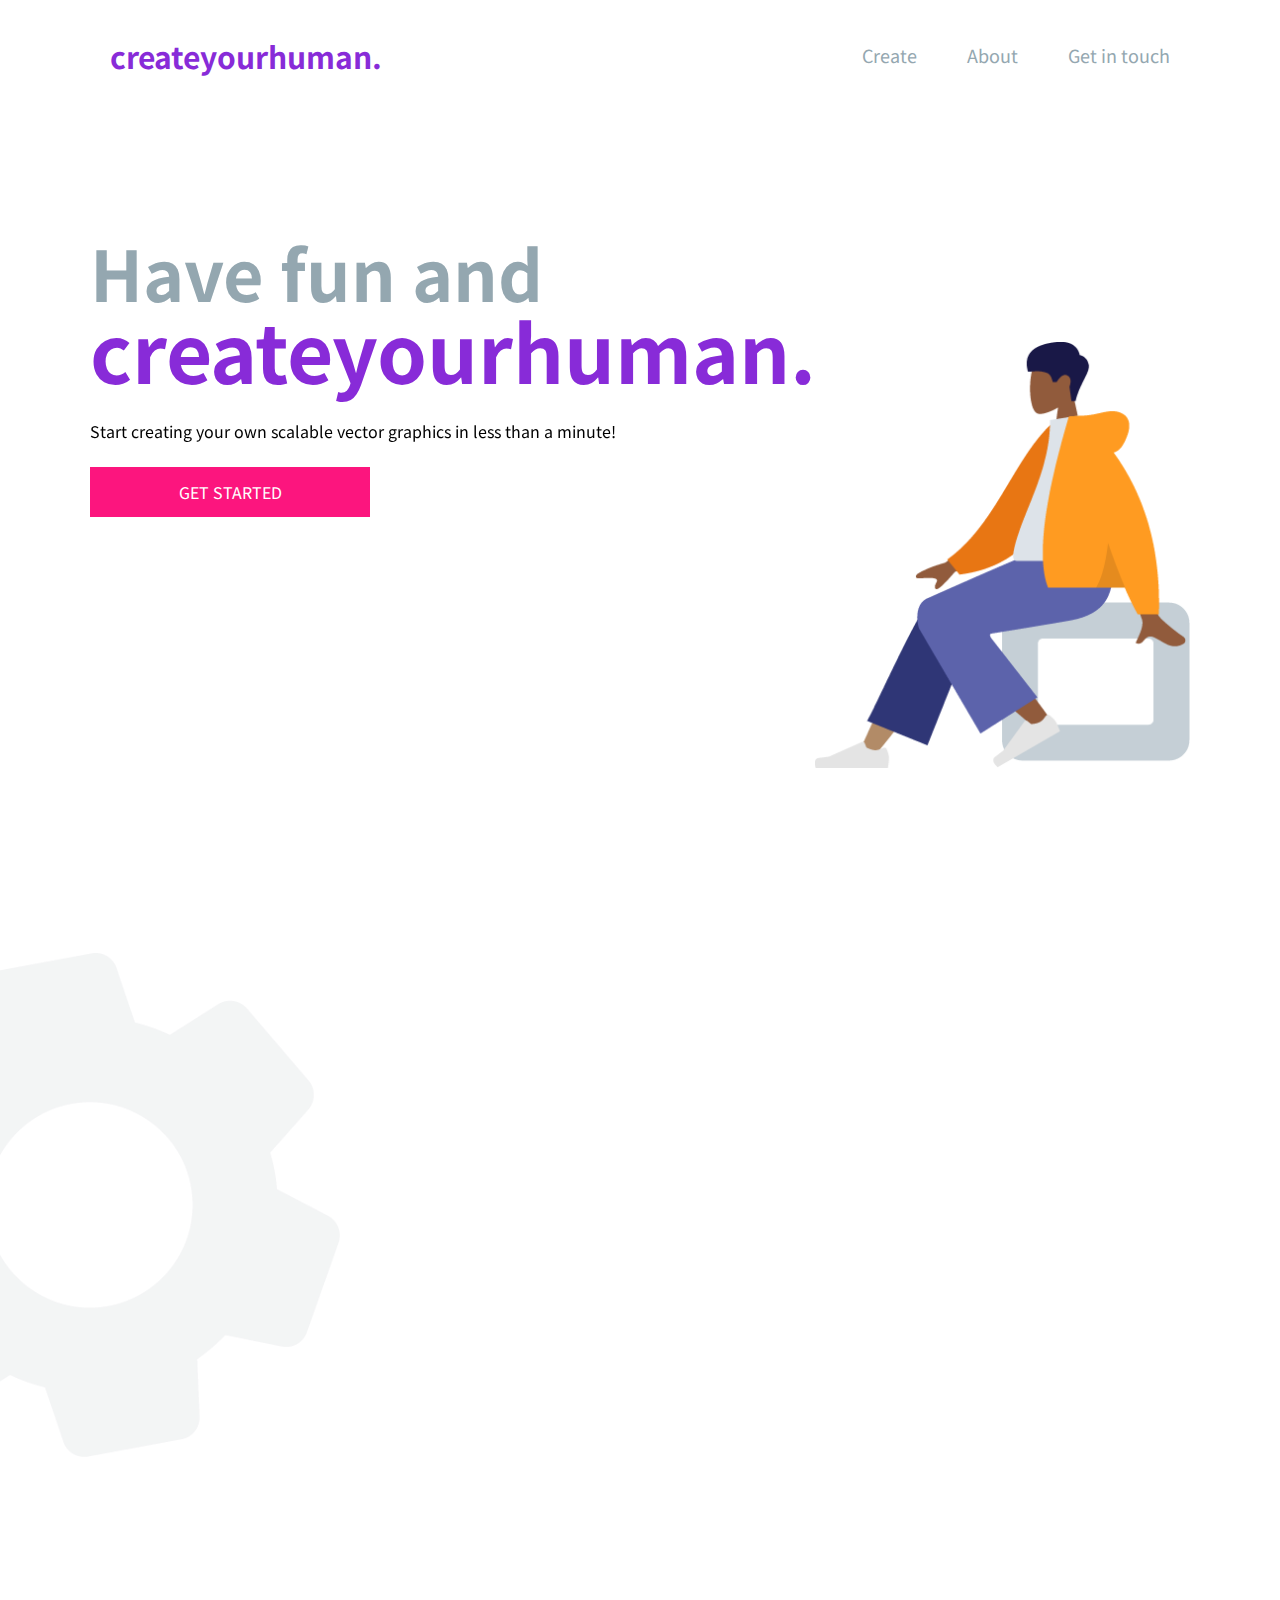
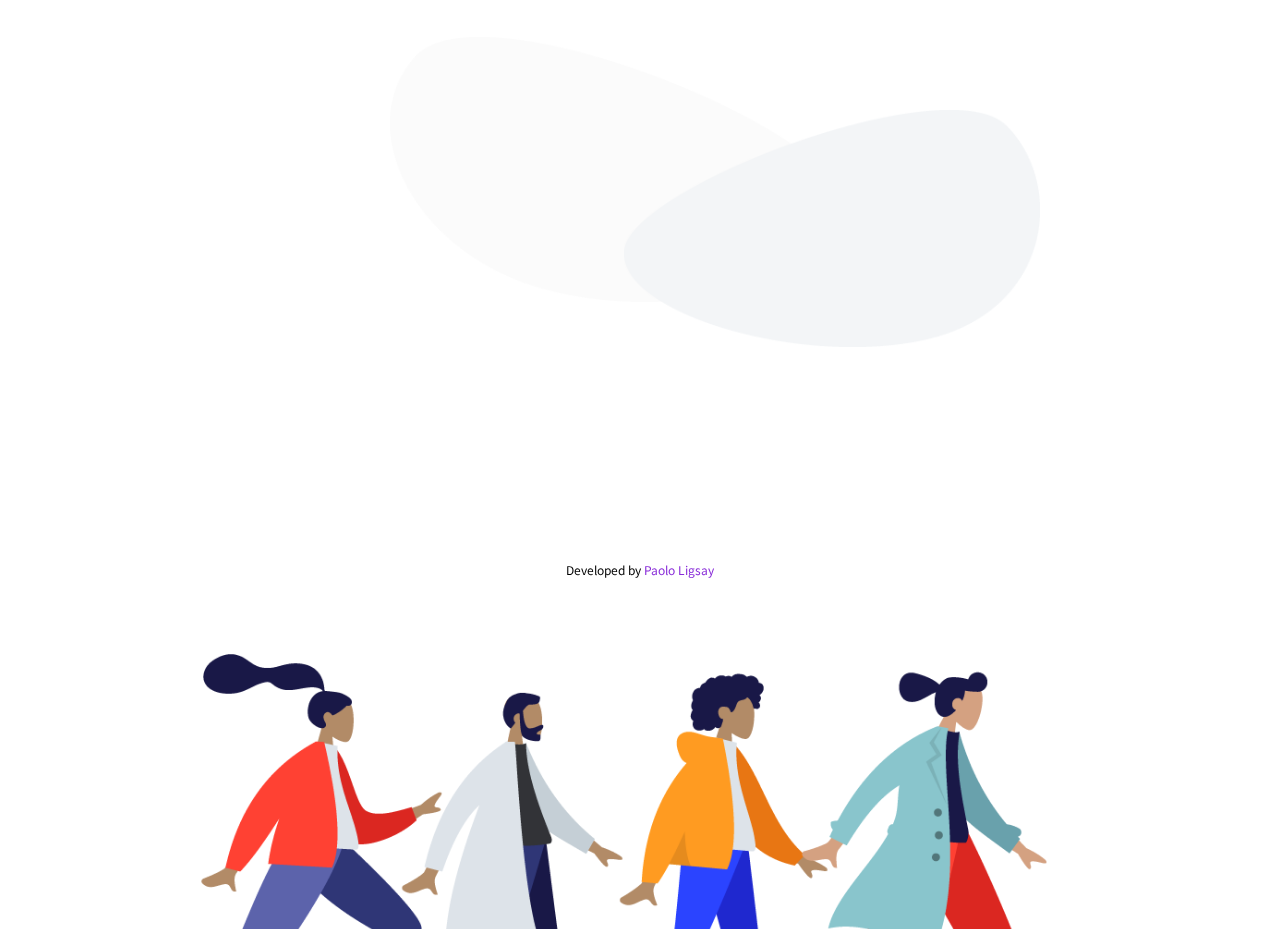
==== commit 899abfb7: "change document title" ====
--- a/Compiled-HTML/index.html
+++ b/Compiled-HTML/index.html
@@ -1,2 +1,2 @@
-<!DOCTYPE html><html lang="en"><head><meta charset="UTF-8"/><meta name="viewport" content="width=device-width, initial-scale=1.0"/><title>Document</title><link rel="stylesheet" href="styling/style.css"/><link href="https://unpkg.com/aos@2.3.1/dist/aos.css" rel="stylesheet"/><script type="text/javascript" src="https://platform-api.sharethis.com/js/sharethis.js#property=5f98f68e2a2baa0012f7f1a7&amp;product=sop" async="async"></script></head><body><div class="createyourhuman" id="create"><div class="createyourhuman__header"><div class="createyourhuman__header-inner"><a href="#start"><h2 class="createyourhuman__logo">createyourhuman.</h2></a><div class="createyourhuman__header-list"><a class="createyourhuman__header-item" href="#make">Create</a><a class="createyourhuman__header-item" href="#about">About</a><a class="createyourhuman__header-item" href="https://paolomartinligsay.netlify.app/" target="_blank">Get in touch</a></div></div></div><div class="createyourhuman__main" id="start"><h2 data-aos="fade-up" data-aos-duration="1000">Have fun and<br/><span>createyourhuman.</span></h2><p data-aos="fade-up" data-aos-duration="1000">Start creating your own scalable vector graphics in less than a minute!</p><img src="img/main.png" data-aos="fade-left" data-aos-duration="2000"/><a class="createyourhuman__btn" href="#make" data-aos="fade-up" data-aos-duration="1000"><p>GET STARTED</p></a></div><div class="createyourhuman__content" id="make"><img src="img/settings.png" alt="settings"/><div class="createyourhuman__left" data-aos="fade-up" data-aos-duration="1000"><div class="output"><g class="person" style="max-width: 500px;display: flex;flex-direction: column;align-items: center;"><g class="person__head" style="transform: translate(1%, 23%);z-index: -1;"></g><g class="person__body"></g><g class="person__bottom" style="transform: translate(1%, -33%);z-index: -1;"></g></g></div></div><div class="createyourhuman__settings"><h2 data-aos="fade-up" data-aos-duration="1000">Create your Human</h2><div class="createyourhuman__settings-container" data-aos="fade-left" data-aos-duration="1000"><span class="createyourhuman__arrow head-arrow" src="" alt="arrow"></span><div class="createyourhuman__settings-list-container"><div class="createyourhuman__settings-list head-list"></div></div><span class="createyourhuman__arrow createyourhuman__arrow--right head-arrow" src="" alt="arrow"></span></div><div class="createyourhuman__settings-container createyourhuman__settings-container--body" data-aos="fade-left" data-aos-duration="1500"><span class="createyourhuman__arrow body-arrow" src="" alt="arrow"></span><div class="createyourhuman__settings-list-container"><div class="createyourhuman__settings-list body-list"></div></div><span class="createyourhuman__arrow createyourhuman__arrow--right body-arrow" src="" alt="arrow"></span></div><div class="createyourhuman__settings-container createyourhuman__settings-container--bottom" data-aos="fade-left" data-aos-duration="2000"><span class="createyourhuman__arrow bottom-arrow" src="" alt="arrow"></span><div class="createyourhuman__settings-list-container"><div class="createyourhuman__settings-list bottom-list"></div></div><span class="createyourhuman__arrow createyourhuman__arrow--right bottom-arrow" src="" alt="arrow"></span></div><div class="createyourhuman__btn copy-svg" data-aos="fade-left" data-aos-duration="2000"><p>GET SVG CODE</p></div></div></div><div class="createyourhuman__about" id="about"><h2 data-aos="fade-up" data-aos-duration="1000">About <span>createyourhuman</span></h2><p data-aos="fade-up" data-aos-duration="1000">createyourhuman helps Developers and Designers who wants to input vector base illustrations to their websites as easy as 123. It allows you to edit your own vector character and copy it by simply clicking the button and insert it inside your html file.
-All Character Designs are from <a href="https://www.humaaans.com/" target="_blank">humaaans</a>, check out their website as they have a lot of great vector graphic designs!</p><h2 data-aos="fade-up" data-aos-duration="1000"> <span>Share it </span>with your friends!</h2><p data-aos="fade-up" data-aos-duration="1000">	Your support is very much appreciated! Enjoy and share it with your friends now! </p><div class="createyourhuman__btn-list" data-aos="fade-up" data-aos-duration="1000"></div></div></div><footer class="footer"><p>Developed by <span>Paolo Ligsay</span></p><img src="img/footer.png" alt="people"/></footer><script src="https://unpkg.com/aos@2.3.1/dist/aos.js"></script><script src="js/data.js"></script><script src="js/index.js"></script></body></html>+<!DOCTYPE html><html lang="en"><head><meta charset="UTF-8"/><meta name="viewport" content="width=device-width, initial-scale=1.0"/><title>Createyourhuman</title><link rel="stylesheet" href="styling/style.css"/><link href="https://unpkg.com/aos@2.3.1/dist/aos.css" rel="stylesheet"/><script type="text/javascript" src="https://platform-api.sharethis.com/js/sharethis.js#property=5f98f68e2a2baa0012f7f1a7&amp;product=sop" async="async"></script></head><body><div class="createyourhuman" id="create"><div class="createyourhuman__header"><div class="createyourhuman__header-inner"><a href="#start"><h2 class="createyourhuman__logo">createyourhuman.</h2></a><div class="createyourhuman__header-list"><a class="createyourhuman__header-item" href="#make">Create</a><a class="createyourhuman__header-item" href="#about">About</a><a class="createyourhuman__header-item" href="https://paolomartinligsay.netlify.app/" target="_blank">Get in touch</a></div></div></div><div class="createyourhuman__main" id="start"><h2 data-aos="fade-up" data-aos-duration="1000">Have fun and<br/><span>createyourhuman.</span></h2><p data-aos="fade-up" data-aos-duration="1000">Start creating your own scalable vector graphics in less than a minute!</p><img src="img/main.png" data-aos="fade-left" data-aos-duration="2000"/><a class="createyourhuman__btn" href="#make" data-aos="fade-up" data-aos-duration="1000"><p>GET STARTED</p></a></div><div class="createyourhuman__content" id="make"><img src="img/settings.png" alt="settings"/><div class="createyourhuman__left" data-aos="fade-up" data-aos-duration="1000"><div class="output"><g class="person" style="max-width: 500px;display: flex;flex-direction: column;align-items: center;"><g class="person__head" style="transform: translate(1%, 23%);z-index: -1;"></g><g class="person__body"></g><g class="person__bottom" style="transform: translate(1%, -33%);z-index: -1;"></g></g></div></div><div class="createyourhuman__settings"><h2 data-aos="fade-up" data-aos-duration="1000">Create your Human</h2><div class="createyourhuman__settings-container" data-aos="fade-left" data-aos-duration="1000"><span class="createyourhuman__arrow head-arrow" src="" alt="arrow"></span><div class="createyourhuman__settings-list-container"><div class="createyourhuman__settings-list head-list"></div></div><span class="createyourhuman__arrow createyourhuman__arrow--right head-arrow" src="" alt="arrow"></span></div><div class="createyourhuman__settings-container createyourhuman__settings-container--body" data-aos="fade-left" data-aos-duration="1500"><span class="createyourhuman__arrow body-arrow" src="" alt="arrow"></span><div class="createyourhuman__settings-list-container"><div class="createyourhuman__settings-list body-list"></div></div><span class="createyourhuman__arrow createyourhuman__arrow--right body-arrow" src="" alt="arrow"></span></div><div class="createyourhuman__settings-container createyourhuman__settings-container--bottom" data-aos="fade-left" data-aos-duration="2000"><span class="createyourhuman__arrow bottom-arrow" src="" alt="arrow"></span><div class="createyourhuman__settings-list-container"><div class="createyourhuman__settings-list bottom-list"></div></div><span class="createyourhuman__arrow createyourhuman__arrow--right bottom-arrow" src="" alt="arrow"></span></div><div class="createyourhuman__btn copy-svg" data-aos="fade-left" data-aos-duration="2000"><p>GET SVG CODE</p></div></div></div><div class="createyourhuman__about" id="about"><h2 data-aos="fade-up" data-aos-duration="1000">About <span>createyourhuman</span></h2><p data-aos="fade-up" data-aos-duration="1000">createyourhuman helps Developers and Designers who wants to input vector base illustrations to their websites as easy as 123. It allows you to edit your own vector character and copy it by simply clicking the button and insert it inside your html file.
+All Character Designs are from <a href="https://www.humaaans.com/" target="_blank">humaaans</a>, check out their website as they have a lot of great vector graphic designs!</p><h2 data-aos="fade-up" data-aos-duration="1000"> <span>Share it </span>with your friends!</h2><p data-aos="fade-up" data-aos-duration="1000">	Your support is very much appreciated! Enjoy and share it with your friends now! </p><div class="createyourhuman__btn-list" data-aos="fade-up" data-aos-duration="1000"><!-- ShareThis BEGIN --><div class="sharethis-inline-share-buttons"></div><!-- ShareThis END --></div></div></div><footer class="footer"><p>Developed by <span>Paolo Ligsay</span></p><img src="img/footer.png" alt="people"/></footer><script src="https://unpkg.com/aos@2.3.1/dist/aos.js"></script><script src="js/data.js"></script><script src="js/index.js"></script></body></html>--- a/Compiled-HTML/styling/style.css
+++ b/Compiled-HTML/styling/style.css
@@ -508,6 +508,7 @@
   display: -webkit-box;
   display: -ms-flexbox;
   display: flex;
+  margin: 15px 0;
 }
 
 .createyourhuman__about {
